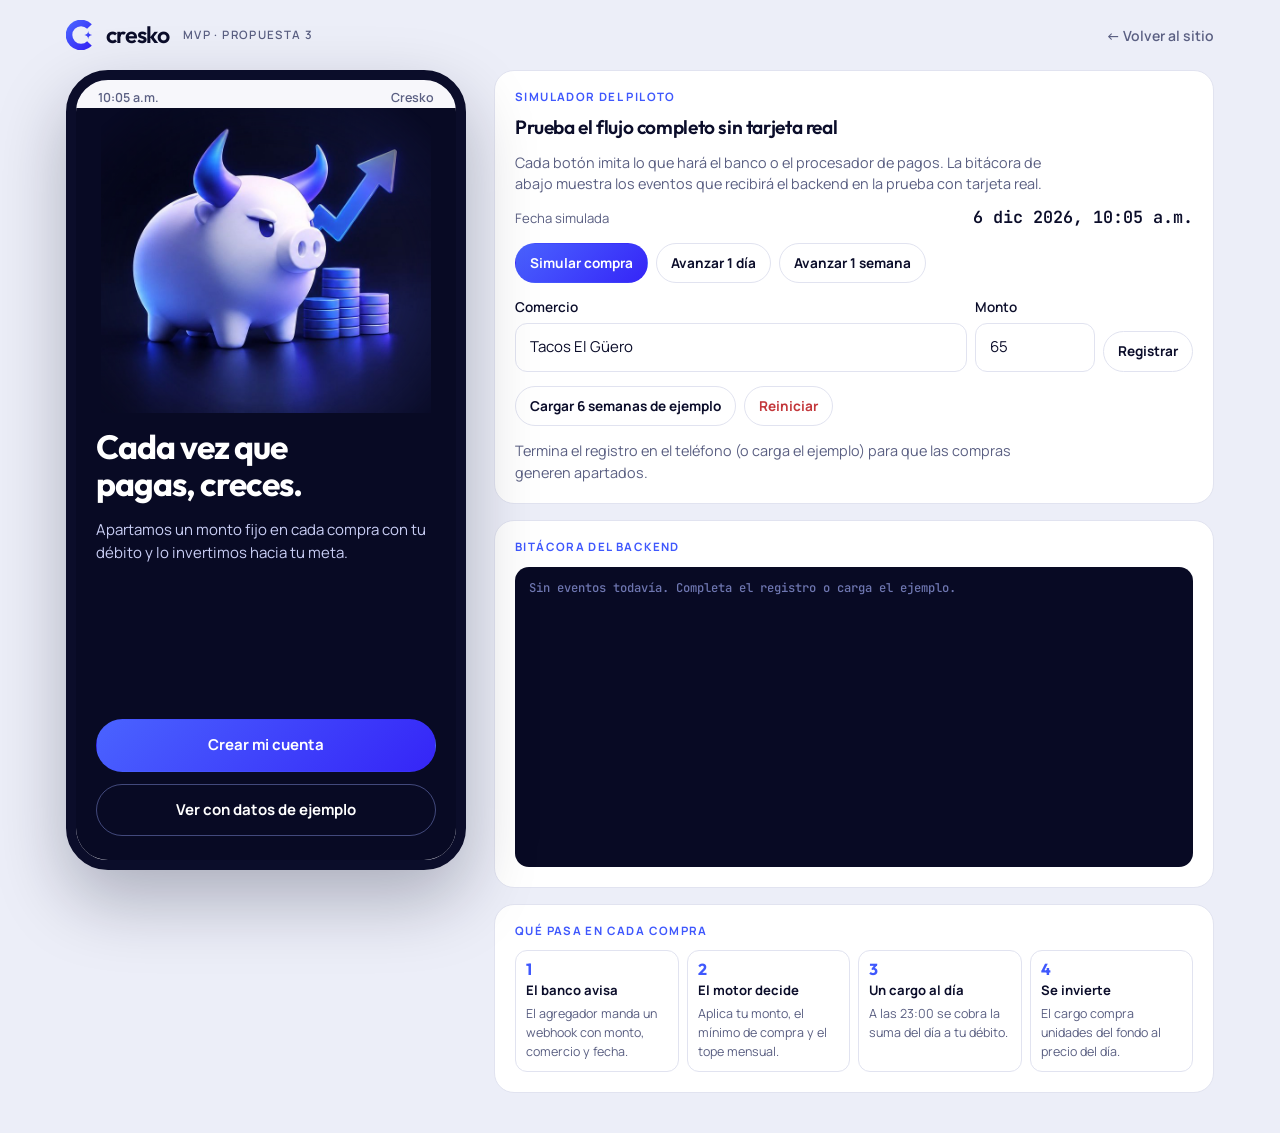
==== app/index.html @ 0ebad661 "Sitio web y MVP de Cresko Smart Savings (propuesta 3: vincular débito existente) Landing con calcula" ====
<!doctype html>
<html lang="es">
<head>
<meta charset="utf-8">
<meta name="viewport" content="width=device-width, initial-scale=1, viewport-fit=cover">
<title>Cresko MVP</title>
<meta name="claude:viewport-fit-sides" content="cover">
<link rel="icon" href="../assets/logo-mark.svg" type="image/svg+xml">
<link rel="preconnect" href="https://fonts.googleapis.com">
<link rel="preconnect" href="https://fonts.gstatic.com" crossorigin>
<link rel="stylesheet" href="https://fonts.googleapis.com/css2?family=Outfit:wght@400;500;600;700&family=Manrope:wght@400;500;600;700&family=JetBrains+Mono:wght@500;600&display=swap">
<link rel="stylesheet" href="app.css">
</head>
<body>
<div class="page">
  <div class="bar-top">
    <a class="brand" href="../index.html"><img src="../assets/logo-mark.svg" alt="">cresko<small>MVP · Propuesta 3</small></a>
    <a class="back" href="../index.html">← Volver al sitio</a>
  </div>

  <div class="stage">
    <div class="phone" id="phone" aria-label="App de Cresko">
      <div class="status"><span id="st-time">9:41</span><span>Cresko</span></div>
      <div class="screen" id="screen"></div>
      <nav class="tabs" id="tabs" aria-label="Secciones" hidden></nav>
      <div class="toast" id="toast" role="status" hidden></div>
    </div>

    <aside class="panel" aria-label="Panel del piloto">
      <div class="panel-card">
        <span class="eyebrow">Simulador del piloto</span>
        <h2>Prueba el flujo completo sin tarjeta real</h2>
        <p>Cada botón imita lo que hará el banco o el procesador de pagos. La bitácora de abajo muestra los eventos que recibirá el backend en la prueba con tarjeta real.</p>
        <div class="clock"><span class="muted small">Fecha simulada</span><b id="clock">—</b></div>
        <div class="controls">
          <button class="btn btn-primary btn-sm" id="c-buy">Simular compra</button>
          <button class="btn btn-line btn-sm" id="c-day">Avanzar 1 día</button>
          <button class="btn btn-line btn-sm" id="c-week">Avanzar 1 semana</button>
        </div>
        <div class="custom-buy">
          <div class="field"><label for="c-merchant">Comercio</label><input id="c-merchant" value="Tacos El Güero"></div>
          <div class="field"><label for="c-amount">Monto</label><input id="c-amount" type="number" min="1" step="0.5" value="65" inputmode="decimal"></div>
          <button class="btn btn-line btn-sm" id="c-custom">Registrar</button>
        </div>
        <div class="controls">
          <button class="btn btn-line btn-sm" id="c-demo">Cargar 6 semanas de ejemplo</button>
          <button class="btn btn-danger btn-sm" id="c-reset">Reiniciar</button>
        </div>
        <p class="small" id="c-hint" hidden>Termina el registro en el teléfono (o carga el ejemplo) para que las compras generen apartados.</p>
      </div>

      <div class="panel-card">
        <span class="eyebrow">Bitácora del backend</span>
        <div class="log" id="log" aria-live="polite"></div>
      </div>

      <div class="panel-card">
        <span class="eyebrow">Qué pasa en cada compra</span>
        <div class="flow">
          <div><b>El banco avisa</b>El agregador manda un webhook con monto, comercio y fecha.</div>
          <div><b>El motor decide</b>Aplica tu monto, el mínimo de compra y el tope mensual.</div>
          <div><b>Un cargo al día</b>A las 23:00 se cobra la suma del día a tu débito.</div>
          <div><b>Se invierte</b>El cargo compra unidades del fondo al precio del día.</div>
        </div>
      </div>
    </aside>
  </div>
</div>

<script src="engine.js"></script>
<script src="provider.js"></script>
<script src="app.js"></script>
</body>
</html>
---- app/app.css ----
/* Layout: a la izquierda el teléfono con la app; a la derecha el panel del piloto que muestra lo que pasa en el backend. En móvil se apilan. */
:root {
  --navy: #080A24;
  --blue: #3F58FD;
  --violet: #3525F7;
  --glow: #9AA8FF;
  --stage: #ECEEF8;
  --paper: #F7F7FB;
  --surface: #FFFFFF;
  --ink: #0B0D2A;
  --muted: #5A5F82;
  --line: #E1E3F0;
  --accent: #3F58FD;
  --accent-soft: #E8EBFF;
  --good: #11865B;
  --good-soft: #DDF5EA;
  --warn: #A55A00;
  --warn-soft: #FDEFD9;
  --bad: #C3373B;
  --font-display: "Outfit", "Avenir Next", "Segoe UI", system-ui, sans-serif;
  --font-body: "Manrope", "Segoe UI", system-ui, sans-serif;
  --font-data: "JetBrains Mono", ui-monospace, "SFMono-Regular", Menlo, monospace;
}
@media (prefers-color-scheme: dark) {
  :root:not([data-theme="light"]) {
    --stage: #05061A; --paper: #0A0C22; --surface: #13163C; --ink: #EEF0FF; --muted: #A3A8CC; --line: #272B5E;
    --accent: #7486FF; --accent-soft: #1D2262; --good: #3DD69A; --good-soft: #0F3A2C; --warn: #F2B35B; --warn-soft: #3A2A10; --bad: #FF7B7F;
    color-scheme: dark;
  }
}
:root[data-theme="dark"] {
  --stage: #05061A; --paper: #0A0C22; --surface: #13163C; --ink: #EEF0FF; --muted: #A3A8CC; --line: #272B5E;
  --accent: #7486FF; --accent-soft: #1D2262; --good: #3DD69A; --good-soft: #0F3A2C; --warn: #F2B35B; --warn-soft: #3A2A10; --bad: #FF7B7F;
  color-scheme: dark;
}
* { box-sizing: border-box; }
[hidden] { display: none !important; }
body { margin: 0; background: var(--stage); color: var(--ink); font: 400 15px/1.5 var(--font-body); -webkit-font-smoothing: antialiased; }
@media (prefers-reduced-motion: reduce) { *, *::before, *::after { animation: none !important; transition: none !important; } }
button, input, select { font: inherit; color: inherit; }
button { cursor: pointer; }
:focus-visible { outline: 3px solid var(--glow); outline-offset: 2px; }
h1, h2, h3 { font-family: var(--font-display); font-weight: 600; letter-spacing: -0.02em; line-height: 1.1; margin: 0; text-wrap: balance; }
p { margin: 0; }
.num { font-family: var(--font-data); font-variant-numeric: tabular-nums; }

.page { max-width: 1180px; margin: 0 auto; padding-left: max(16px, env(safe-area-inset-left, 0px)); padding-right: max(16px, env(safe-area-inset-right, 0px)); padding-block: 20px 40px; display: grid; gap: 20px; }
.bar-top { display: flex; align-items: center; justify-content: space-between; gap: 12px; flex-wrap: wrap; }
.brand { display: flex; align-items: center; gap: 10px; text-decoration: none; color: var(--ink); font: 600 1.45rem/1 var(--font-display); letter-spacing: -0.03em; }
.brand img { width: 30px; height: 30px; }
.brand small { font: 600 0.72rem/1 var(--font-body); letter-spacing: .12em; text-transform: uppercase; color: var(--muted); margin-left: 4px; }
.back { color: var(--muted); font-size: 0.875rem; font-weight: 600; text-decoration: none; }
.back:hover { color: var(--ink); }

.stage { display: grid; grid-template-columns: 400px 1fr; gap: 28px; align-items: start; }
@media (max-width: 900px) { .stage { grid-template-columns: 1fr; } }

/* Teléfono */
.phone { width: 100%; max-width: 400px; margin: 0 auto; height: 800px; max-height: calc(100vh - 40px); min-height: 640px; background: var(--paper); border-radius: 42px; border: 10px solid #0B0D2A; box-shadow: 0 30px 70px rgba(8,10,36,.28); overflow: hidden; display: flex; flex-direction: column; position: relative; }
@media (max-width: 900px) { .phone { max-height: none; height: 760px; } }
@media (max-width: 440px) { .phone { border-width: 0; border-radius: 22px; height: 720px; min-height: 0; box-shadow: 0 10px 30px rgba(8,10,36,.18); } }
.status { display: flex; justify-content: space-between; padding: 12px 22px 4px; font: 600 0.78rem/1 var(--font-body); color: var(--muted); }
.screen { flex: 1; overflow-y: auto; overflow-x: hidden; padding: 8px 20px 20px; display: flex; flex-direction: column; gap: 18px; }
.tabs { display: grid; grid-template-columns: repeat(4, 1fr); border-top: 1px solid var(--line); background: var(--surface); padding: 6px 6px 10px; }
.tabs button { border: 0; background: none; display: grid; justify-items: center; gap: 3px; padding: 6px 2px; font-size: 0.72rem; font-weight: 600; color: var(--muted); border-radius: 10px; }
.tabs button svg { width: 22px; height: 22px; }
.tabs button[aria-current="page"] { color: var(--accent); }

/* Piezas */
.btn { border: 1.5px solid transparent; border-radius: 999px; padding: 14px 20px; font-weight: 700; display: inline-flex; justify-content: center; align-items: center; gap: 8px; transition: transform .12s ease, opacity .12s ease; }
.btn:active { transform: scale(.98); }
.btn[disabled] { opacity: .45; cursor: not-allowed; }
.btn-primary { background: linear-gradient(135deg, #4A63FF, var(--violet)); color: #fff; }
.btn-line { border-color: var(--line); background: var(--surface); }
.btn-danger { border-color: var(--line); background: var(--surface); color: var(--bad); }
.btn-sm { padding: 9px 14px; font-size: 0.85rem; }
.block { width: 100%; }
.stack { display: grid; gap: 12px; }
.spacer { flex: 1; }
.muted { color: var(--muted); }
.small { font-size: 0.82rem; }
.eyebrow { font: 700 0.72rem/1 var(--font-body); letter-spacing: .12em; text-transform: uppercase; color: var(--accent); }
.card { background: var(--surface); border: 1px solid var(--line); border-radius: 18px; padding: 16px; }
.progress-dots { display: flex; gap: 6px; }
.progress-dots i { flex: 1; height: 4px; border-radius: 4px; background: var(--line); }
.progress-dots i.on { background: var(--accent); }
.head-row { display: flex; align-items: center; gap: 10px; }
.icon-btn { border: 0; background: none; padding: 6px; border-radius: 10px; color: var(--muted); display: inline-flex; }
.icon-btn svg { width: 22px; height: 22px; }

.field { display: grid; gap: 6px; }
.field label, .field .lbl { font-weight: 600; font-size: 0.85rem; }
.field input, .field select { padding: 12px 14px; border: 1px solid var(--line); border-radius: 12px; background: var(--surface); width: 100%; }
.field input.big { font: 600 1.6rem/1.2 var(--font-data); padding: 10px 14px; }

.choice-grid { display: grid; grid-template-columns: 1fr 1fr; gap: 10px; }
.choice { border: 1.5px solid var(--line); background: var(--surface); border-radius: 16px; padding: 14px; text-align: left; display: grid; gap: 6px; }
.choice svg { width: 26px; height: 26px; color: var(--accent); }
.choice b { font-size: 0.92rem; }
.choice small { color: var(--muted); font-size: 0.75rem; }
.choice[aria-pressed="true"] { border-color: var(--accent); background: var(--accent-soft); }

.chips { display: flex; flex-wrap: wrap; gap: 8px; }
.chip { border: 1.5px solid var(--line); background: var(--surface); border-radius: 999px; padding: 9px 16px; font: 600 0.95rem/1 var(--font-data); }
.chip[aria-pressed="true"] { background: var(--accent); border-color: var(--accent); color: #fff; }

.projection { background: var(--navy); color: #fff; border-radius: 18px; padding: 16px; display: grid; gap: 4px; }
.projection small { color: #A9B0E0; }
.projection b { font: 700 1.9rem/1.1 var(--font-display); letter-spacing: -0.02em; }
.projection .num { color: #9EF0C8; }

.bank-grid { display: grid; grid-template-columns: repeat(3, 1fr); gap: 8px; }
.bank { border: 1.5px solid var(--line); background: var(--surface); border-radius: 12px; padding: 12px 6px; font-weight: 700; font-size: 0.8rem; }
.bank[aria-pressed="true"] { border-color: var(--accent); background: var(--accent-soft); color: var(--accent); }

.check { display: flex; gap: 10px; align-items: flex-start; font-size: 0.85rem; }
.check input { width: 20px; height: 20px; margin-top: 1px; accent-color: var(--blue); flex: none; }

.steps-live { display: grid; gap: 14px; }
.steps-live div { display: flex; gap: 12px; align-items: center; color: var(--muted); }
.steps-live div.done, .steps-live div.now { color: var(--ink); }
.steps-live span.dot { width: 24px; height: 24px; border-radius: 50%; border: 2px solid var(--line); display: grid; place-items: center; flex: none; }
.steps-live div.now span.dot { border-color: var(--accent); border-top-color: transparent; animation: spin .8s linear infinite; }
.steps-live div.done span.dot { background: var(--good); border-color: var(--good); color: #fff; }
@keyframes spin { to { transform: rotate(360deg); } }

.summary { display: grid; gap: 0; }
.summary div { display: flex; justify-content: space-between; gap: 12px; padding: 11px 0; border-bottom: 1px solid var(--line); font-size: 0.9rem; }
.summary div:last-child { border-bottom: 0; }
.summary dt { color: var(--muted); margin: 0; }
.summary dd { margin: 0; font-weight: 700; text-align: right; }

/* Bienvenida */
.welcome { background: var(--navy); margin: -8px -20px -20px; padding: 0 20px 24px; flex: 1; display: flex; flex-direction: column; gap: 16px; color: #fff; }
.welcome img { width: 100%; max-width: 330px; margin: 0 auto; display: block; mask-image: radial-gradient(70% 70% at 50% 55%, #000 60%, transparent 100%); -webkit-mask-image: radial-gradient(70% 70% at 50% 55%, #000 60%, transparent 100%); }
.welcome h1 { font-size: 2.1rem; font-weight: 700; letter-spacing: -0.03em; }
.welcome p { color: #C9CEF5; }
.welcome .btn-line { background: transparent; border-color: rgba(154,168,255,.4); color: #fff; }

/* Inicio */
.hello { display: flex; justify-content: space-between; align-items: center; }
.hello h2 { font-size: 1.35rem; }
.goal-card { background: radial-gradient(120% 120% at 90% 0%, #222A86 0%, var(--navy) 65%); color: #fff; border-radius: 22px; padding: 18px; display: grid; grid-template-columns: 1fr auto; gap: 14px; align-items: center; }
.goal-card > div { min-width: 0; }
.goal-card small { color: #A9B0E0; }
.goal-card .val { font: 700 2rem/1.05 var(--font-display); letter-spacing: -0.02em; font-variant-numeric: tabular-nums; }
.goal-card .sub { color: #C9CEF5; font-size: 0.82rem; }
.ring { width: 92px; height: 92px; }
.ring text { font: 700 18px var(--font-display); fill: #fff; }
.today { display: flex; justify-content: space-between; align-items: center; gap: 12px; }
.today b { font: 600 1.25rem/1.1 var(--font-data); }
.pill { display: inline-flex; align-items: center; gap: 6px; padding: 4px 10px; border-radius: 999px; font-size: 0.72rem; font-weight: 700; white-space: nowrap; }
.pill.good { background: var(--good-soft); color: var(--good); }
.pill.warn { background: var(--warn-soft); color: var(--warn); }
.pill.info { background: var(--accent-soft); color: var(--accent); }
.pill.off { background: var(--line); color: var(--muted); }
.section-title { display: flex; justify-content: space-between; align-items: baseline; }
.section-title h3 { font-size: 1.05rem; }
.link { background: none; border: 0; color: var(--accent); font-weight: 700; font-size: 0.85rem; padding: 0; }

.tx-list { display: grid; }
.tx { display: grid; grid-template-columns: 38px 1fr auto; gap: 12px; align-items: center; padding: 11px 0; border-bottom: 1px solid var(--line); }
.tx:last-child { border-bottom: 0; }
.tx .ic { width: 38px; height: 38px; border-radius: 12px; background: var(--accent-soft); color: var(--accent); display: grid; place-items: center; font: 700 0.85rem/1 var(--font-display); }
.tx > div { min-width: 0; }
.tx .m { font-weight: 700; white-space: nowrap; overflow: hidden; text-overflow: ellipsis; }
.tx .d { color: var(--muted); font-size: 0.75rem; }
.tx .r { text-align: right; display: grid; gap: 3px; justify-items: end; }
.tx .fee { font: 600 0.9rem/1 var(--font-data); color: var(--good); }
.tx .fee.zero { color: var(--muted); }
.day-head { font-size: 0.75rem; font-weight: 700; color: var(--muted); text-transform: uppercase; letter-spacing: .08em; padding-top: 10px; }
.charge-row { background: var(--accent-soft); border-radius: 12px; padding: 10px 12px; display: flex; justify-content: space-between; gap: 10px; font-size: 0.82rem; margin-block: 6px; }
.charge-row.bad { background: var(--warn-soft); color: var(--warn); }

.kpi-row { display: grid; grid-template-columns: 1fr 1fr; gap: 10px; }
.kpi small { color: var(--muted); font-size: 0.75rem; display: block; }
.kpi b { font: 600 1.15rem/1.3 var(--font-data); font-variant-numeric: tabular-nums; }
.spark { width: 100%; height: 120px; display: block; }
.empty { text-align: center; color: var(--muted); padding: 24px 8px; display: grid; gap: 10px; justify-items: center; }

.toggle { display: flex; justify-content: space-between; align-items: center; gap: 12px; }
.switch { width: 50px; height: 30px; border-radius: 999px; border: 0; background: var(--line); position: relative; flex: none; }
.switch::after { content: ""; position: absolute; width: 24px; height: 24px; top: 3px; left: 3px; border-radius: 50%; background: #fff; box-shadow: 0 1px 3px rgba(0,0,0,.25); transition: left .15s ease; }
.switch[aria-checked="true"] { background: var(--good); }
.switch[aria-checked="true"]::after { left: 23px; }

.toast { position: absolute; left: 16px; right: 16px; bottom: 84px; background: var(--ink); color: var(--paper); padding: 12px 14px; border-radius: 14px; font-size: 0.85rem; font-weight: 600; box-shadow: 0 10px 30px rgba(0,0,0,.25); animation: pop .25s ease-out; z-index: 5; }
@keyframes pop { from { transform: translateY(8px); opacity: .6; } to { transform: none; opacity: 1; } }

/* Panel del piloto */
.panel { display: grid; gap: 16px; min-width: 0; }
.panel-card { background: var(--surface); border: 1px solid var(--line); border-radius: 20px; padding: 20px; display: grid; gap: 14px; min-width: 0; }
.panel-card h2 { font-size: 1.2rem; }
.panel-card p { color: var(--muted); font-size: 0.9rem; max-width: 60ch; }
.clock { display: flex; justify-content: space-between; align-items: baseline; gap: 12px; flex-wrap: wrap; }
.clock b { font: 600 1.05rem/1 var(--font-data); }
.controls { display: flex; flex-wrap: wrap; gap: 8px; }
.custom-buy { display: grid; grid-template-columns: 1fr 120px auto; gap: 8px; align-items: end; }
.custom-buy > * { min-width: 0; }
@media (max-width: 520px) { .custom-buy { grid-template-columns: 1fr 1fr; } .custom-buy .btn { grid-column: 1 / -1; } }
.log { background: var(--navy); color: #C9CEF5; border-radius: 14px; padding: 12px 14px; font: 500 0.76rem/1.6 var(--font-data); height: 300px; overflow: auto; }
.log div { white-space: pre-wrap; word-break: break-word; }
.log .t { color: #6E76B0; }
.log .k-webhook { color: #9AA8FF; }
.log .k-motor { color: #9EF0C8; }
.log .k-procesador { color: #FFD08A; }
.log .k-evento { color: #E3B8FF; }
.flow { display: grid; grid-template-columns: repeat(4, 1fr); gap: 8px; counter-reset: f; }
.flow div { border: 1px solid var(--line); border-radius: 12px; padding: 10px; font-size: 0.78rem; color: var(--muted); display: grid; gap: 4px; align-content: start; }
.flow div b { color: var(--ink); font-size: 0.82rem; }
.flow div::before { counter-increment: f; content: counter(f); font: 700 1rem/1 var(--font-display); color: var(--accent); }
@media (max-width: 620px) { .flow { grid-template-columns: 1fr 1fr; } }
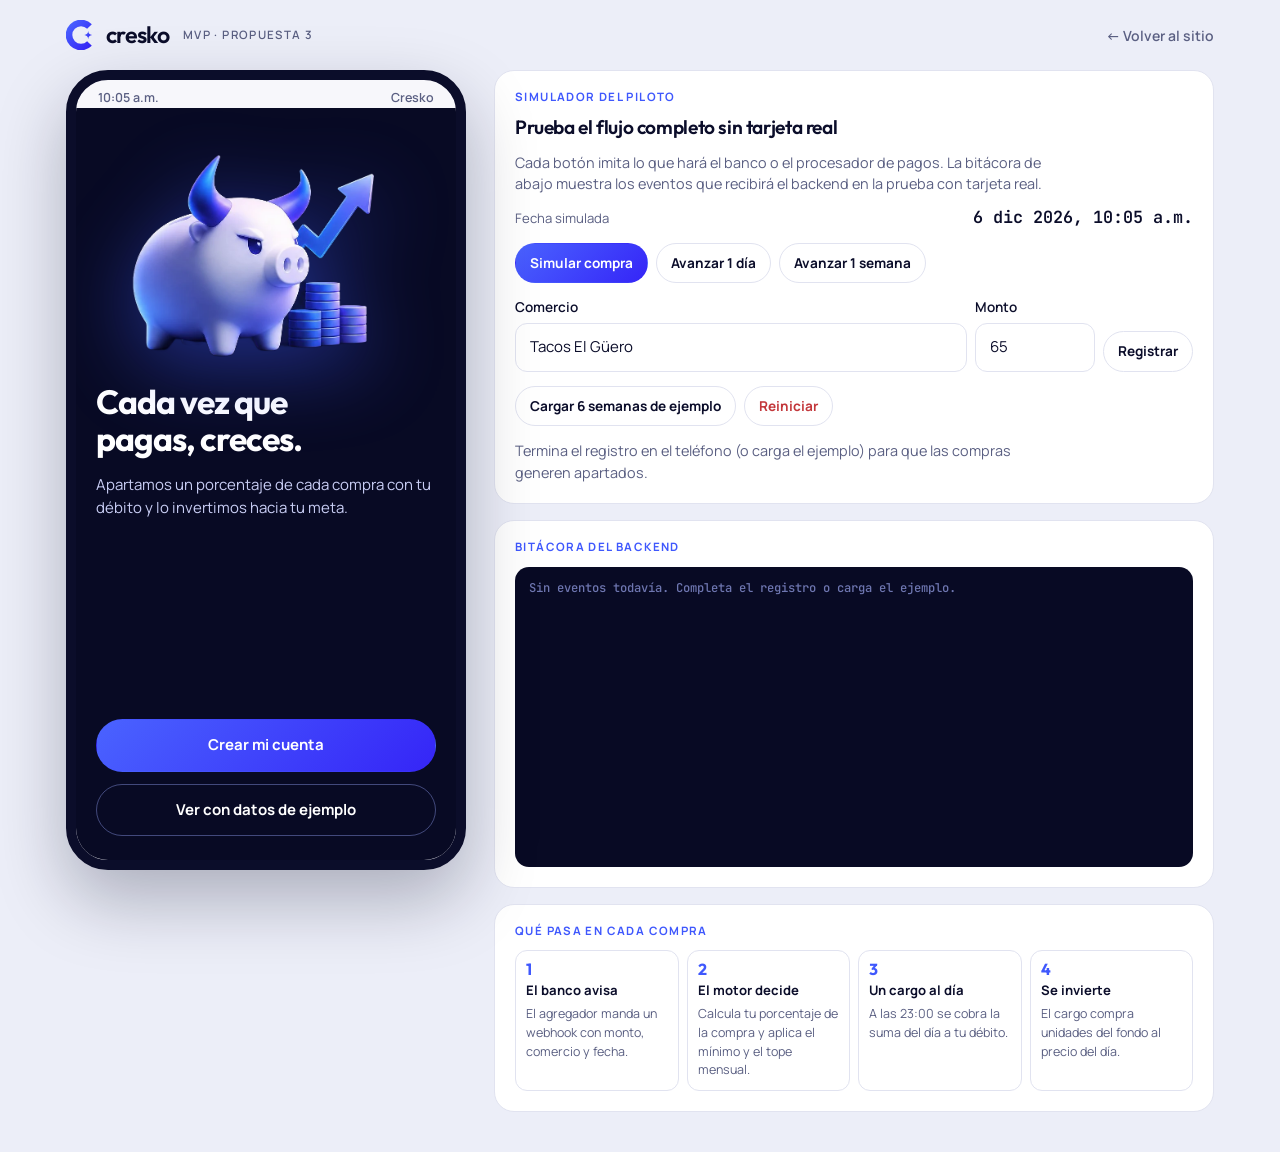
==== commit dcffb0e7: "Cambiar a porcentaje por compra y mascota sin fondo El apartado ahora es un porcentaje de cada compr" ====
--- a/app/index.html
+++ b/app/index.html
@@ -58,7 +58,7 @@
         <span class="eyebrow">Qué pasa en cada compra</span>
         <div class="flow">
           <div><b>El banco avisa</b>El agregador manda un webhook con monto, comercio y fecha.</div>
-          <div><b>El motor decide</b>Aplica tu monto, el mínimo de compra y el tope mensual.</div>
+          <div><b>El motor decide</b>Calcula tu porcentaje de la compra y aplica el mínimo y el tope mensual.</div>
           <div><b>Un cargo al día</b>A las 23:00 se cobra la suma del día a tu débito.</div>
           <div><b>Se invierte</b>El cargo compra unidades del fondo al precio del día.</div>
         </div>
--- a/app/app.css
+++ b/app/app.css
@@ -132,7 +132,7 @@
 
 /* Bienvenida */
 .welcome { background: var(--navy); margin: -8px -20px -20px; padding: 0 20px 24px; flex: 1; display: flex; flex-direction: column; gap: 16px; color: #fff; }
-.welcome img { width: 100%; max-width: 330px; margin: 0 auto; display: block; mask-image: radial-gradient(70% 70% at 50% 55%, #000 60%, transparent 100%); -webkit-mask-image: radial-gradient(70% 70% at 50% 55%, #000 60%, transparent 100%); }
+.welcome img { width: 82%; max-width: 300px; margin: 28px auto 4px; display: block; filter: drop-shadow(0 18px 40px rgba(63,88,253,.45)); }
 .welcome h1 { font-size: 2.1rem; font-weight: 700; letter-spacing: -0.03em; }
 .welcome p { color: #C9CEF5; }
 .welcome .btn-line { background: transparent; border-color: rgba(154,168,255,.4); color: #fff; }
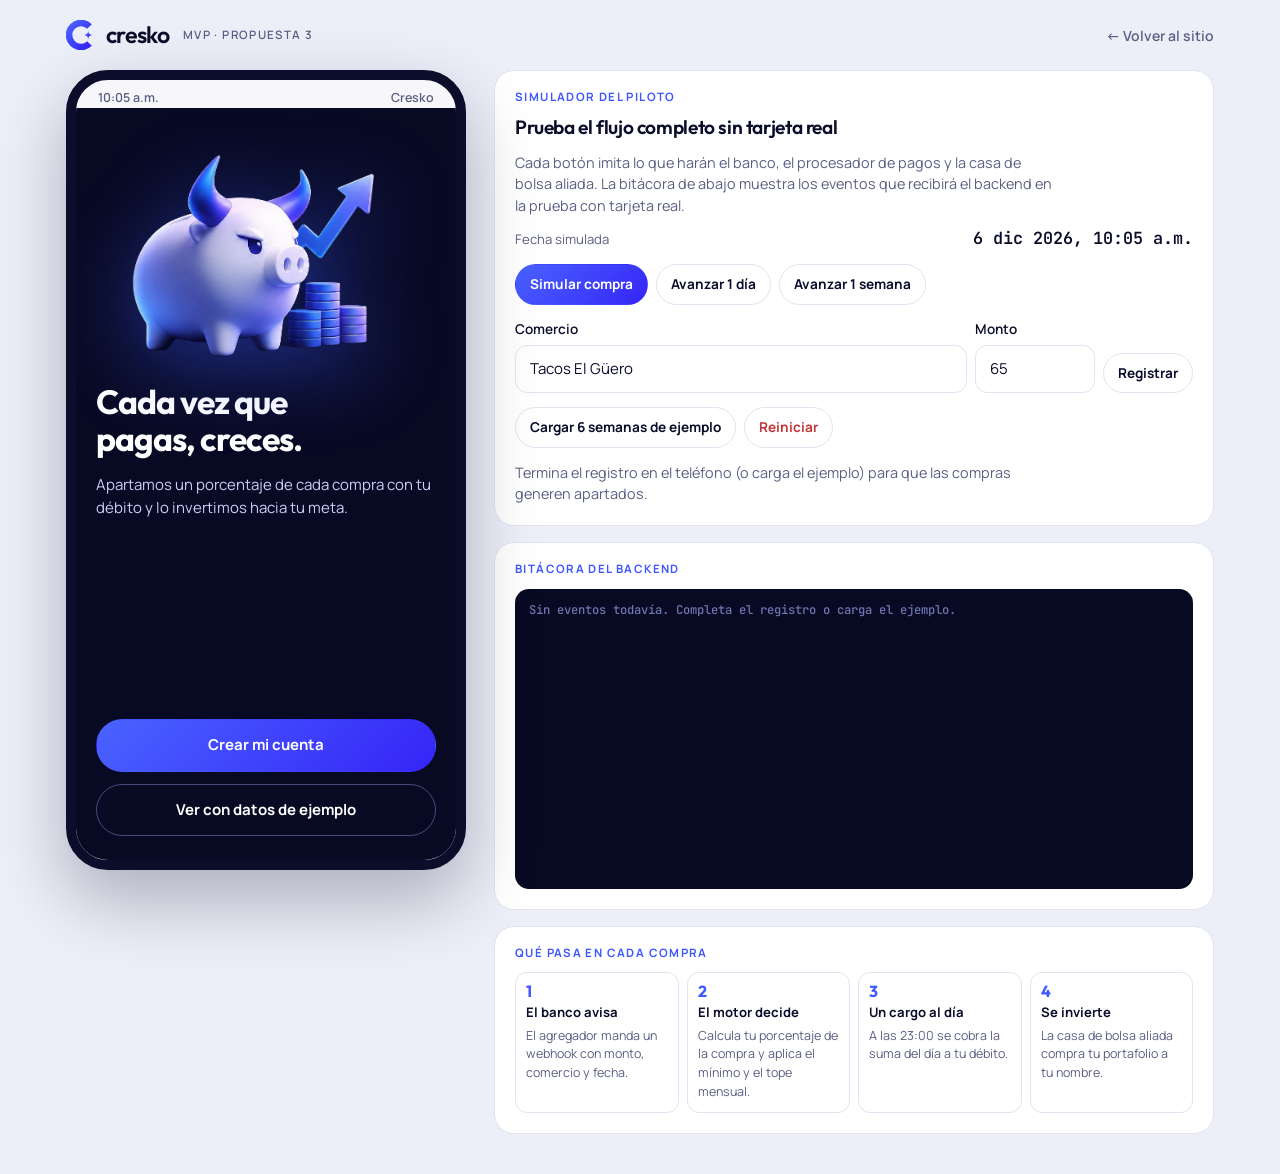
==== commit e314be64: "Posicionar Cresko como wealthtech con casa de bolsa aliada El dinero se invierte y custodia a nombre" ====
--- a/app/index.html
+++ b/app/index.html
@@ -30,7 +30,7 @@
       <div class="panel-card">
         <span class="eyebrow">Simulador del piloto</span>
         <h2>Prueba el flujo completo sin tarjeta real</h2>
-        <p>Cada botón imita lo que hará el banco o el procesador de pagos. La bitácora de abajo muestra los eventos que recibirá el backend en la prueba con tarjeta real.</p>
+        <p>Cada botón imita lo que harán el banco, el procesador de pagos y la casa de bolsa aliada. La bitácora de abajo muestra los eventos que recibirá el backend en la prueba con tarjeta real.</p>
         <div class="clock"><span class="muted small">Fecha simulada</span><b id="clock">—</b></div>
         <div class="controls">
           <button class="btn btn-primary btn-sm" id="c-buy">Simular compra</button>
@@ -60,7 +60,7 @@
           <div><b>El banco avisa</b>El agregador manda un webhook con monto, comercio y fecha.</div>
           <div><b>El motor decide</b>Calcula tu porcentaje de la compra y aplica el mínimo y el tope mensual.</div>
           <div><b>Un cargo al día</b>A las 23:00 se cobra la suma del día a tu débito.</div>
-          <div><b>Se invierte</b>El cargo compra unidades del fondo al precio del día.</div>
+          <div><b>Se invierte</b>La casa de bolsa aliada compra tu portafolio a tu nombre.</div>
         </div>
       </div>
     </aside>
@@ -69,6 +69,7 @@
 
 <script src="engine.js"></script>
 <script src="provider.js"></script>
+<script src="partner.js"></script>
 <script src="app.js"></script>
 </body>
 </html>
--- a/app/app.css
+++ b/app/app.css
@@ -205,6 +205,16 @@
 .log .k-motor { color: #9EF0C8; }
 .log .k-procesador { color: #FFD08A; }
 .log .k-evento { color: #E3B8FF; }
+.log .k-socio { color: #7FE3F0; }
+.mix { display: grid; gap: 6px; }
+.mix-bar { display: flex; height: 10px; border-radius: 6px; overflow: hidden; background: var(--line); }
+.mix-bar i { display: block; height: 100%; }
+.mix-leg { display: flex; flex-wrap: wrap; gap: 4px 12px; font-size: 0.75rem; color: var(--muted); }
+.mix-leg span::before { content: ""; display: inline-block; width: 8px; height: 8px; border-radius: 2px; margin-right: 5px; background: var(--c); }
+.port { border: 1.5px solid var(--line); background: var(--surface); border-radius: 16px; padding: 14px; text-align: left; display: grid; gap: 8px; width: 100%; }
+.port[aria-pressed="true"] { border-color: var(--accent); background: var(--accent-soft); }
+.port-head { display: flex; justify-content: space-between; align-items: center; gap: 8px; }
+.port small { color: var(--muted); font-size: 0.78rem; }
 .flow { display: grid; grid-template-columns: repeat(4, 1fr); gap: 8px; counter-reset: f; }
 .flow div { border: 1px solid var(--line); border-radius: 12px; padding: 10px; font-size: 0.78rem; color: var(--muted); display: grid; gap: 4px; align-content: start; }
 .flow div b { color: var(--ink); font-size: 0.82rem; }
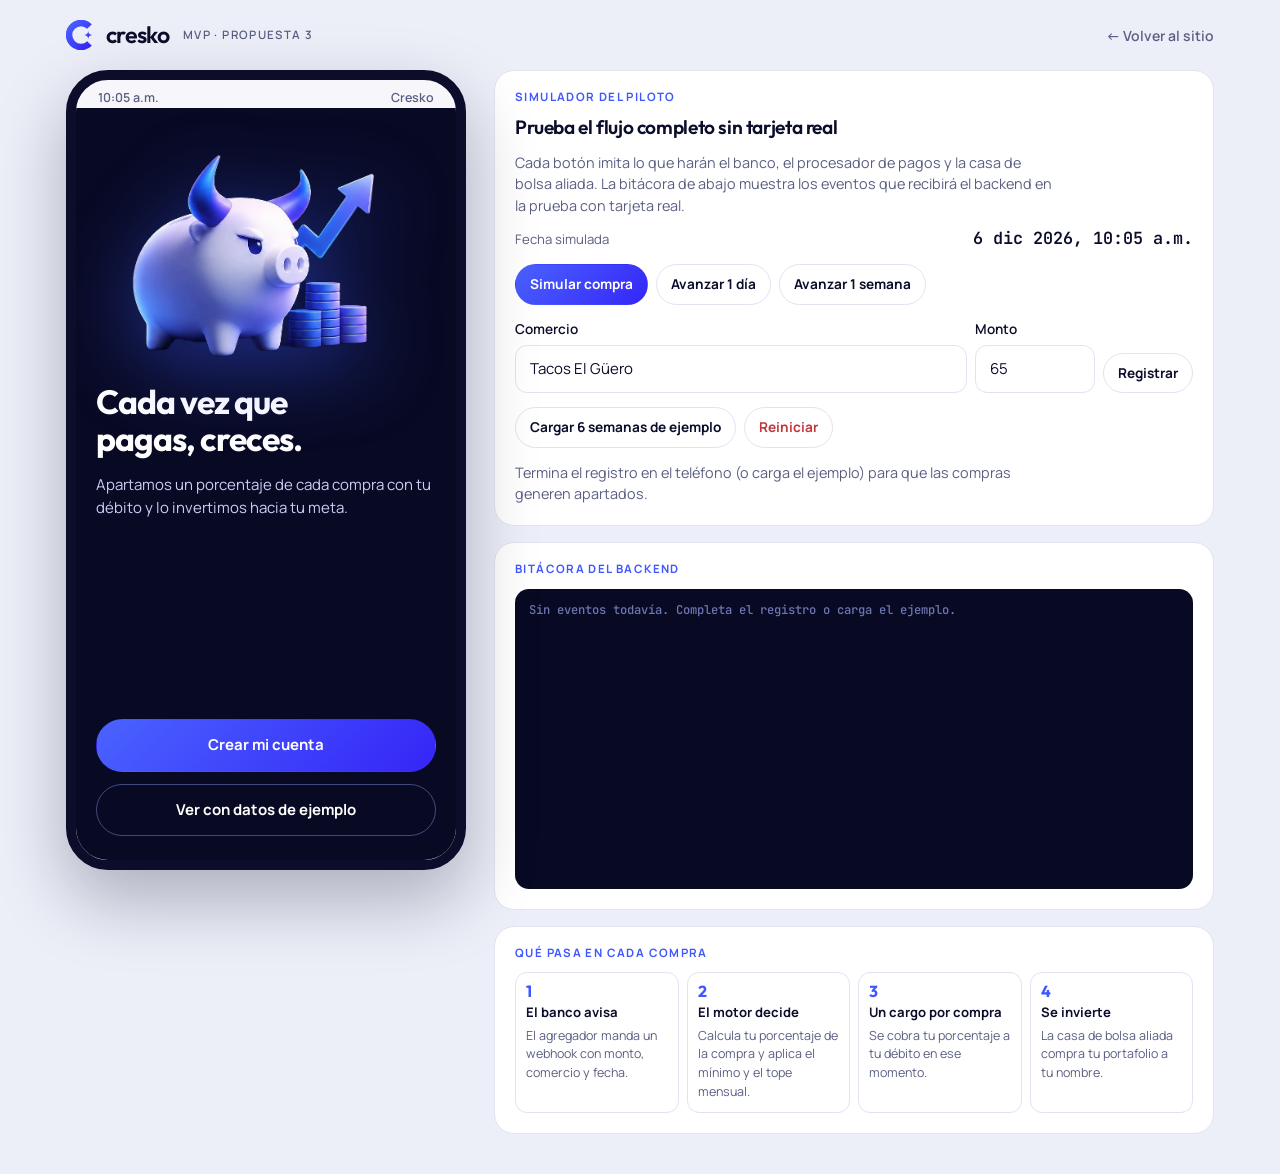
==== commit f4cf0b6b: "Cargo por transacción, gráfica de interés compuesto y gasto promedio real Cada compra genera su prop" ====
--- a/app/index.html
+++ b/app/index.html
@@ -59,7 +59,7 @@
         <div class="flow">
           <div><b>El banco avisa</b>El agregador manda un webhook con monto, comercio y fecha.</div>
           <div><b>El motor decide</b>Calcula tu porcentaje de la compra y aplica el mínimo y el tope mensual.</div>
-          <div><b>Un cargo al día</b>A las 23:00 se cobra la suma del día a tu débito.</div>
+          <div><b>Un cargo por compra</b>Se cobra tu porcentaje a tu débito en ese momento.</div>
           <div><b>Se invierte</b>La casa de bolsa aliada compra tu portafolio a tu nombre.</div>
         </div>
       </div>
@@ -67,6 +67,7 @@
   </div>
 </div>
 
+<script src="../assets/growth-chart.js"></script>
 <script src="engine.js"></script>
 <script src="provider.js"></script>
 <script src="partner.js"></script>
--- a/app/app.css
+++ b/app/app.css
@@ -21,18 +21,8 @@
   --font-body: "Manrope", "Segoe UI", system-ui, sans-serif;
   --font-data: "JetBrains Mono", ui-monospace, "SFMono-Regular", Menlo, monospace;
 }
-@media (prefers-color-scheme: dark) {
-  :root:not([data-theme="light"]) {
-    --stage: #05061A; --paper: #0A0C22; --surface: #13163C; --ink: #EEF0FF; --muted: #A3A8CC; --line: #272B5E;
-    --accent: #7486FF; --accent-soft: #1D2262; --good: #3DD69A; --good-soft: #0F3A2C; --warn: #F2B35B; --warn-soft: #3A2A10; --bad: #FF7B7F;
-    color-scheme: dark;
-  }
-}
-:root[data-theme="dark"] {
-  --stage: #05061A; --paper: #0A0C22; --surface: #13163C; --ink: #EEF0FF; --muted: #A3A8CC; --line: #272B5E;
-  --accent: #7486FF; --accent-soft: #1D2262; --good: #3DD69A; --good-soft: #0F3A2C; --warn: #F2B35B; --warn-soft: #3A2A10; --bad: #FF7B7F;
-  color-scheme: dark;
-}
+/* Un solo tema claro a propósito: superficies blancas de contraste. */
+:root { color-scheme: light; --c-in: #7586F5; --c-gr: #3F2FF0; }
 * { box-sizing: border-box; }
 [hidden] { display: none !important; }
 body { margin: 0; background: var(--stage); color: var(--ink); font: 400 15px/1.5 var(--font-body); -webkit-font-smoothing: antialiased; }
@@ -220,3 +210,25 @@
 .flow div b { color: var(--ink); font-size: 0.82rem; }
 .flow div::before { counter-increment: f; content: counter(f); font: 700 1rem/1 var(--font-display); color: var(--accent); }
 @media (max-width: 620px) { .flow { grid-template-columns: 1fr 1fr; } }
+
+/* Gráfica de crecimiento */
+.gc-legend { display: flex; gap: 18px; flex-wrap: wrap; font-size: 0.82rem; color: var(--muted); font-weight: 600; }
+.gc-k::before { content: ""; display: inline-block; width: 10px; height: 10px; border-radius: 3px; margin-right: 6px; vertical-align: -1px; }
+.gc-k-c::before { background: var(--c-in); }
+.gc-k-g::before { background: var(--c-gr); }
+.gc-wrap { position: relative; margin-top: 10px; }
+.gc-wrap svg { display: block; width: 100%; height: auto; touch-action: pan-y; }
+.gc-grid { stroke: var(--line); stroke-width: 1; }
+.gc-base { stroke: var(--muted); }
+.gc-ax { fill: var(--muted); font: 500 11px var(--font-body); }
+.gc-area-c { fill: var(--c-in); }
+.gc-area-g { fill: var(--c-gr); }
+.gc-gap { fill: none; stroke: #FFFFFF; stroke-width: 2; }
+.gc-line { fill: none; stroke: var(--c-gr); stroke-width: 2; }
+.gc-dot { fill: var(--c-gr); stroke: #FFFFFF; stroke-width: 2; }
+.gc-goal { stroke: var(--ink); stroke-width: 1.2; stroke-dasharray: 4 4; }
+.gc-lbl { fill: var(--ink); font: 700 11px var(--font-body); }
+.gc-cross { stroke: var(--ink); stroke-width: 1; }
+.gc-tip { position: absolute; top: 4px; transform: translateX(-50%); background: #FFFFFF; color: var(--ink); border: 1px solid var(--line); border-radius: 10px; padding: 8px 10px; font-size: 0.78rem; display: grid; gap: 2px; min-width: 150px; box-shadow: 0 8px 24px rgba(8,10,36,.14); pointer-events: none; }
+.gc-tip span { display: flex; justify-content: space-between; gap: 12px; color: var(--muted); }
+.gc-tip em { font-style: normal; font-weight: 700; color: var(--ink); font-family: var(--font-data); font-variant-numeric: tabular-nums; }
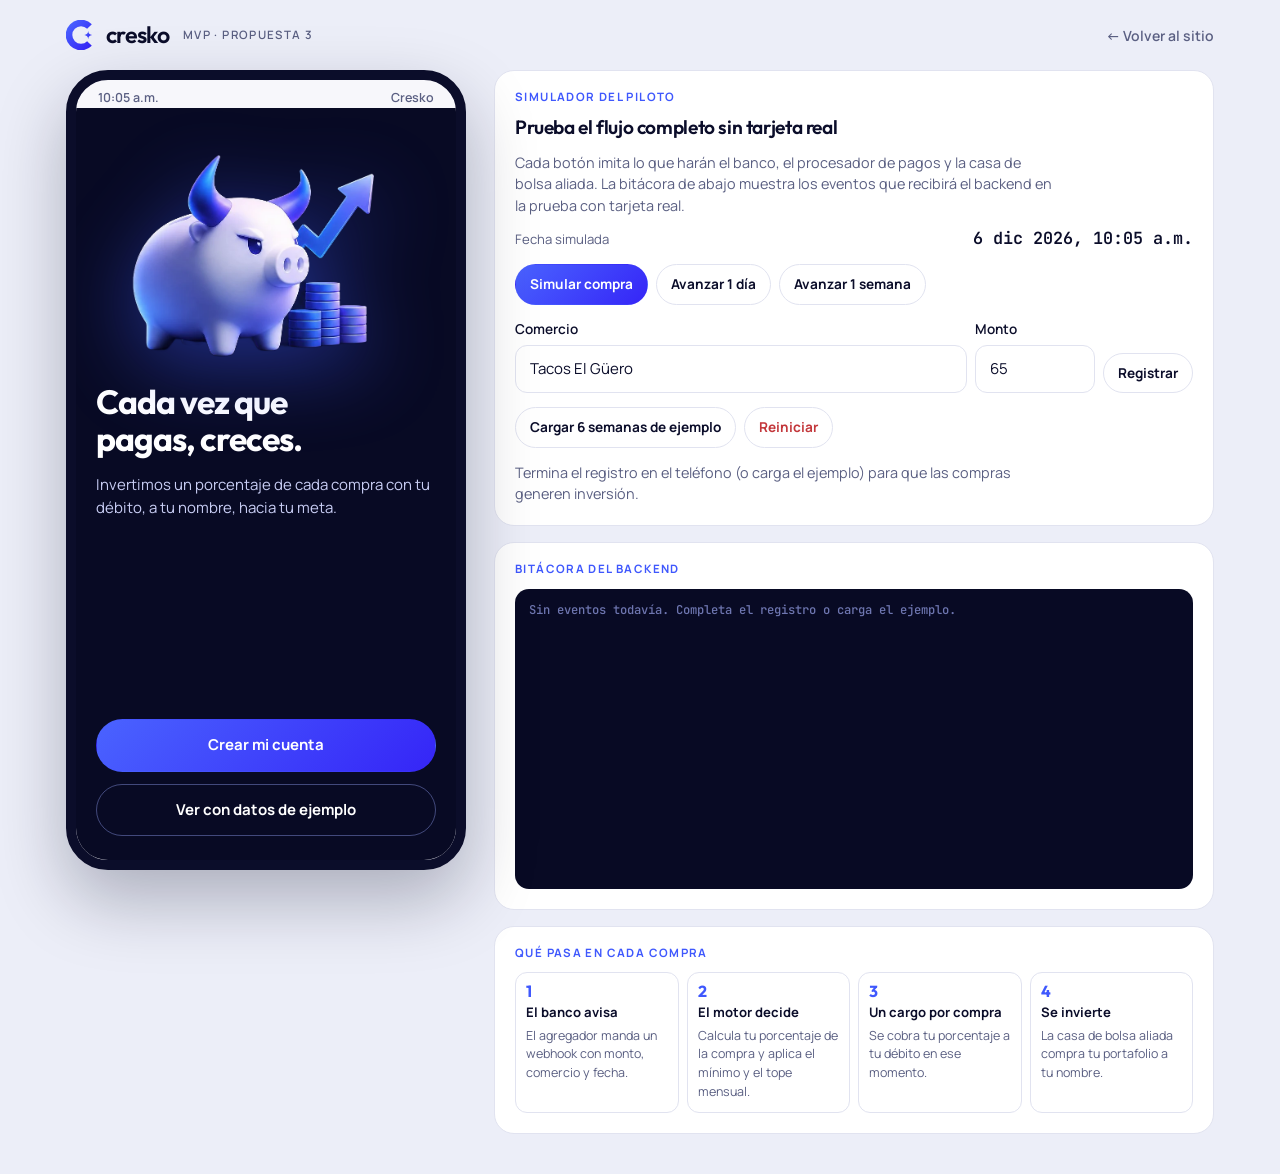
==== commit ec8ebc82: "Lenguaje de inversión, barras claras y porcentajes coherentes Todo el texto habla de invertir, no de" ====
--- a/app/index.html
+++ b/app/index.html
@@ -9,6 +9,7 @@
 <link rel="preconnect" href="https://fonts.googleapis.com">
 <link rel="preconnect" href="https://fonts.gstatic.com" crossorigin>
 <link rel="stylesheet" href="https://fonts.googleapis.com/css2?family=Outfit:wght@400;500;600;700&family=Manrope:wght@400;500;600;700&family=JetBrains+Mono:wght@500;600&display=swap">
+<link rel="stylesheet" href="../assets/portfolio.css">
 <link rel="stylesheet" href="app.css">
 </head>
 <body>
@@ -46,7 +47,7 @@
           <button class="btn btn-line btn-sm" id="c-demo">Cargar 6 semanas de ejemplo</button>
           <button class="btn btn-danger btn-sm" id="c-reset">Reiniciar</button>
         </div>
-        <p class="small" id="c-hint" hidden>Termina el registro en el teléfono (o carga el ejemplo) para que las compras generen apartados.</p>
+        <p class="small" id="c-hint" hidden>Termina el registro en el teléfono (o carga el ejemplo) para que las compras generen inversión.</p>
       </div>
 
       <div class="panel-card">
--- a/assets/portfolio.css
+++ b/assets/portfolio.css
@@ -0,0 +1,36 @@
+/* Cresko · barras de portafolio y sliders (compartido por el sitio y el MVP) */
+
+/* Composición: una barra por clase de activo, todas sobre la misma escala de 0 a 100% */
+.alloc { display: grid; gap: 8px; }
+.alloc-row { display: grid; grid-template-columns: minmax(0, 11em) 1fr 3.2em; align-items: center; gap: 10px; font-size: 0.8rem; color: var(--muted); }
+.alloc-name { white-space: nowrap; overflow: hidden; text-overflow: ellipsis; }
+.alloc-track { height: 10px; border-radius: 999px; background: var(--line); overflow: hidden; }
+.alloc-track i { display: block; height: 100%; border-radius: 999px; }
+.alloc-row b { text-align: right; color: var(--ink); font-family: var(--font-data); font-variant-numeric: tabular-nums; font-weight: 600; }
+
+/* Rango típico de un año sobre una escala común (−20% a +40%) para comparar riesgo */
+.prange { display: grid; gap: 6px; margin-top: 6px; padding-top: 12px; border-top: 1px solid var(--line); }
+.prange-head, .prange-foot { display: flex; justify-content: space-between; gap: 10px; font-size: 0.78rem; color: var(--muted); }
+.prange-head b, .prange-foot b { color: var(--ink); font-family: var(--font-data); font-variant-numeric: tabular-nums; font-weight: 600; }
+.prange-track { position: relative; height: 14px; border-radius: 999px; background: var(--line); }
+.prange-zero { position: absolute; top: -3px; bottom: -3px; width: 2px; margin-left: -1px; background: var(--muted); border-radius: 2px; }
+.prange-band { position: absolute; top: 0; bottom: 0; border-radius: 999px; background: linear-gradient(90deg, #9AA8FF, #3F58FD 50%, #2414B8); }
+.prange-mu { position: absolute; top: 50%; width: 12px; height: 12px; margin: -6px 0 0 -6px; border-radius: 50%; background: #FFFFFF; border: 3px solid var(--ink); box-sizing: border-box; }
+.prange-scale { position: relative; height: 14px; font-size: 0.7rem; color: var(--muted); font-family: var(--font-data); }
+.prange-scale span { position: absolute; transform: translateX(-50%); }
+.prange-scale span:first-child { left: 0; transform: none; }
+.prange-scale span:last-child { right: 0; transform: none; }
+
+/* Sliders con relleno: la parte azul es el valor elegido */
+input[type=range].slider { -webkit-appearance: none; appearance: none; width: 100%; height: 28px; background: transparent; --p: 50%; cursor: pointer; }
+input[type=range].slider:focus-visible { outline: 3px solid var(--glow); outline-offset: 4px; border-radius: 8px; }
+input[type=range].slider::-webkit-slider-runnable-track { height: 8px; border-radius: 999px; background: linear-gradient(90deg, #3F58FD 0, #3525F7 var(--p), var(--line) var(--p)); }
+input[type=range].slider::-webkit-slider-thumb { -webkit-appearance: none; width: 24px; height: 24px; margin-top: -8px; border-radius: 50%; background: #FFFFFF; border: 3px solid #3F58FD; box-shadow: 0 2px 8px rgba(8,10,36,.2); }
+input[type=range].slider::-moz-range-track { height: 8px; border-radius: 999px; background: var(--line); }
+input[type=range].slider::-moz-range-progress { height: 8px; border-radius: 999px; background: #3F58FD; }
+input[type=range].slider::-moz-range-thumb { width: 18px; height: 18px; border-radius: 50%; background: #FFFFFF; border: 3px solid #3F58FD; box-shadow: 0 2px 8px rgba(8,10,36,.2); }
+.scale { display: flex; justify-content: space-between; font: 500 0.72rem/1 var(--font-data); color: var(--muted); margin-top: -2px; }
+
+/* Barra de progreso (tope mensual, meta) */
+.meter { height: 10px; border-radius: 999px; background: var(--line); overflow: hidden; }
+.meter i { display: block; height: 100%; border-radius: 999px; background: linear-gradient(90deg, #3F58FD, #3525F7); }
--- a/app/app.css
+++ b/app/app.css
@@ -196,11 +196,6 @@
 .log .k-procesador { color: #FFD08A; }
 .log .k-evento { color: #E3B8FF; }
 .log .k-socio { color: #7FE3F0; }
-.mix { display: grid; gap: 6px; }
-.mix-bar { display: flex; height: 10px; border-radius: 6px; overflow: hidden; background: var(--line); }
-.mix-bar i { display: block; height: 100%; }
-.mix-leg { display: flex; flex-wrap: wrap; gap: 4px 12px; font-size: 0.75rem; color: var(--muted); }
-.mix-leg span::before { content: ""; display: inline-block; width: 8px; height: 8px; border-radius: 2px; margin-right: 5px; background: var(--c); }
 .port { border: 1.5px solid var(--line); background: var(--surface); border-radius: 16px; padding: 14px; text-align: left; display: grid; gap: 8px; width: 100%; }
 .port[aria-pressed="true"] { border-color: var(--accent); background: var(--accent-soft); }
 .port-head { display: flex; justify-content: space-between; align-items: center; gap: 8px; }
